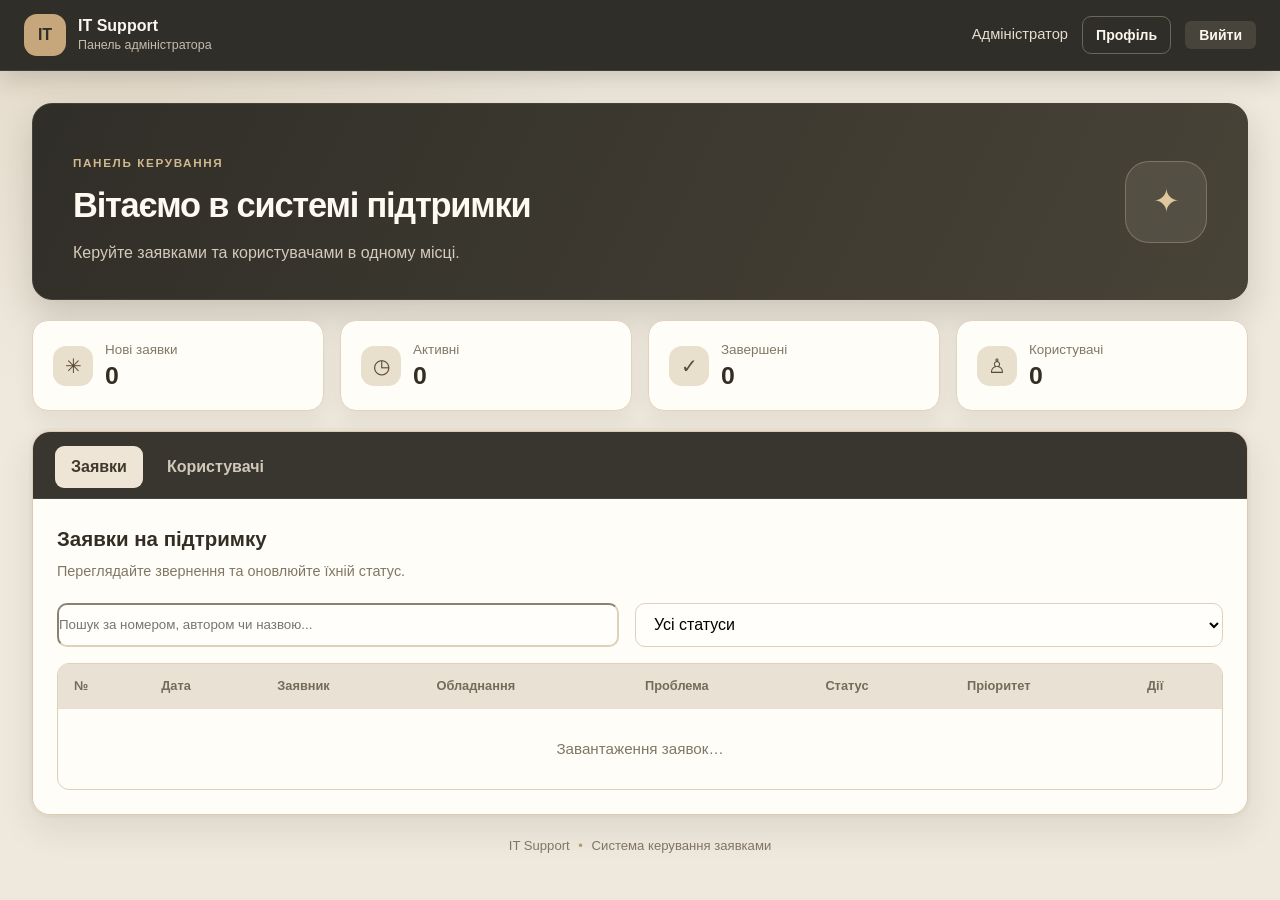
==== it-support/admin.html @ 86d9fa68 "Initial commit" ====
<!DOCTYPE html>
<html lang="uk">
<head>
    <meta charset="UTF-8">
    <meta name="viewport" content="width=device-width, initial-scale=1.0">
    <meta name="theme-color" content="#f5f0e6">
    <title>Панель адміністратора | IT Support</title>
    <link rel="stylesheet" href="../css/style.css">
</head>
<body class="admin-page">
    <header class="app-header">
        <a class="brand" href="admin.html" aria-label="IT Support — панель адміністратора">
            <span class="brand-mark">IT</span>
            <span><strong>IT Support</strong><small>Панель адміністратора</small></span>
        </a>
        <div class="user-info">
            <span id="admin-name">Адміністратор</span>
            <a class="profile-link" href="profile.html">Профіль</a>
            <button id="logout-btn" class="button-secondary" type="button">Вийти</button>
        </div>
    </header>

    <main class="admin-layout">
        <section class="admin-welcome">
            <div>
                <p class="eyebrow">ПАНЕЛЬ КЕРУВАННЯ</p>
                <h1>Вітаємо в системі підтримки</h1>
                <p>Керуйте заявками та користувачами в одному місці.</p>
            </div>
            <span class="welcome-icon" aria-hidden="true">✦</span>
        </section>

        <div id="admin-message" class="admin-message hidden" role="status" aria-live="polite"></div>

        <section class="stats admin-stats" aria-label="Статистика">
            <article class="stat-card"><span class="stat-icon">✳</span><span class="stat-label">Нові заявки</span><strong id="stat-new">0</strong></article>
            <article class="stat-card"><span class="stat-icon">◷</span><span class="stat-label">Активні</span><strong id="stat-active">0</strong></article>
            <article class="stat-card"><span class="stat-icon">✓</span><span class="stat-label">Завершені</span><strong id="stat-completed">0</strong></article>
            <article class="stat-card"><span class="stat-icon">♙</span><span class="stat-label">Користувачі</span><strong id="stat-users">0</strong></article>
        </section>

        <section class="admin-workspace">
            <nav class="admin-tabs" role="tablist" aria-label="Розділи панелі">
                <button class="admin-tab active" id="requests-tab" type="button" role="tab" aria-selected="true" aria-controls="requests-panel" data-admin-tab="requests">Заявки</button>
                <button class="admin-tab" id="users-tab" type="button" role="tab" aria-selected="false" aria-controls="users-panel" data-admin-tab="users">Користувачі</button>
            </nav>

            <section id="requests-panel" class="admin-panel" role="tabpanel" aria-labelledby="requests-tab">
                <div class="panel-heading">
                    <div><h2>Заявки на підтримку</h2><p>Переглядайте звернення та оновлюйте їхній статус.</p></div>
                </div>
                <div class="filters admin-filters">
                    <input type="search" id="admin-search" placeholder="Пошук за номером, автором чи назвою..." aria-label="Пошук заявок">
                    <select id="admin-filter-status" aria-label="Фільтр за статусом">
                        <option value="">Усі статуси</option>
                        <option value="new">Нова</option>
                        <option value="in_progress">У роботі</option>
                        <option value="waiting">Очікування</option>
                        <option value="completed">Завершена</option>
                        <option value="rejected">Відхилена</option>
                    </select>
                </div>
                <div class="table-wrap">
                    <table id="admin-requests-table">
                        <thead><tr><th>№</th><th>Дата</th><th>Заявник</th><th>Обладнання</th><th>Проблема</th><th>Статус</th><th>Пріоритет</th><th>Дії</th></tr></thead>
                        <tbody id="admin-requests-body"><tr><td class="table-empty" colspan="8">Завантаження заявок…</td></tr></tbody>
                    </table>
                </div>
            </section>

            <section id="users-panel" class="admin-panel hidden" role="tabpanel" aria-labelledby="users-tab">
                <div class="panel-heading">
                    <div><h2>Користувачі</h2><p>Переглядайте акаунти та керуйте ролями й доступом.</p></div>
                </div>
                <div class="filters admin-filters">
                    <input type="search" id="users-search" placeholder="Пошук за ім’ям, поштою або ID..." aria-label="Пошук користувачів">
                    <select id="users-filter-role" aria-label="Фільтр за роллю">
                        <option value="">Усі ролі</option>
                        <option value="user">Користувач</option>
                        <option value="manager">Менеджер</option>
                        <option value="admin">Адміністратор</option>
                    </select>
                </div>
                <div class="table-wrap">
                    <table id="admin-users-table">
                        <thead><tr><th>Ім’я</th><th>Електронна пошта</th><th>Дата створення профілю</th><th>Роль</th><th>Дії</th></tr></thead>
                        <tbody id="admin-users-body"><tr><td class="table-empty" colspan="5">Завантаження користувачів…</td></tr></tbody>
                    </table>
                </div>
            </section>
        </section>
        <footer class="admin-footer">IT Support <span>•</span> Система керування заявками</footer>
    </main>
    <script type="module" src="../js/admin.js"></script>
</body>
</html>
---- css/style.css ----
/* ==========================================
   1. СКИДАННЯ СТИЛІВ ТА ЗМІННІ (RESET & VARS)
   ========================================== */
:root {
    --primary-color: #786247;
    --primary-hover: #5f4b35;
    --bg-color: #f5f0e6;
    --card-bg: #fffdf8;
    --text-color: #342d24;
    --text-muted: #827765;
    --border-color: #e8dfd0;
    --shadow: 0 12px 32px rgba(79, 61, 38, 0.08);

    /* Статуси заявок */
    --status-new: #8a7354;
    --status-progress: #b17a35;
    --status-waiting: #81705f;
    --status-completed: #678064;
    --status-rejected: #a75e50;

    /* Пріоритети */
    --priority-low: #827765;
    --priority-medium: #637e7b;
    --priority-high: #b17a35;
    --priority-critical: #a75e50;
}

* {
    box-sizing: border-box;
    margin: 0;
    padding: 0;
    font-family: 'Segoe UI', Tahoma, Geneva, Verdana, sans-serif;
}

body {
    background-color: var(--bg-color);
    color: var(--text-color);
    line-height: 1.6;
    min-height: 100vh;
    display: flex;
    flex-direction: column;
}

/* ==========================================
   2. КОНТЕЙНЕРИ ТА ШАПКА (LAYOUT & HEADER)
   ========================================== */
.container {
    max-width: 800px;
    margin: 40px auto;
    padding: 24px;
    background-color: var(--card-bg);
    border-radius: 12px;
    scrollbar-color: #a79678 #eee8dd;
    scrollbar-width: thin;
    box-shadow: var(--shadow);
}

.container-fluid {
    max-width: 1200px;
    margin: 30px auto;
    padding: 24px;
    background-color: var(--card-bg);
    border-radius: 12px;
    box-shadow: var(--shadow);
}

header {
    background-color: #554633;
    color: #fffdf8;
    padding: 16px 32px;
    display: flex;
    justify-content: space-between;
    align-items: center;
    box-shadow: 0 2px 4px rgba(0, 0, 0, 0.1);
}

header h1 {
    font-size: 1.5rem;
    font-weight: 600;
}

.user-info {
    display: flex;
    align-items: center;
    gap: 16px;
}

/* ==========================================
   3. ЕЛЕМЕНТИ ФОРМ ТА КНОПКИ (FORMS & BUTTONS)
   ========================================== */
h2 {
    margin-bottom: 20px;
    color: var(--text-color);
    font-size: 1.5rem;
}

form {
    display: flex;
    flex-direction: column;
    gap: 16px;
}

label {
    font-weight: 600;
    font-size: 0.9rem;
    color: var(--text-color);
    margin-bottom: -8px;
}

input[type="text"],
input[type="email"],
input[type="password"],
input[type="tel"],
select,
textarea {
    width: 100%;
    padding: 10px 14px;
    border: 1px solid #e4dac9;
    border-radius: 6px;
    font-size: 1rem;
    background-color: #fff;
    transition: border-color 0.2s, box-shadow 0.2s;
}

input:focus,
select:focus,
textarea:focus {
    outline: none;
    border-color: var(--primary-color);
    box-shadow: 0 0 0 3px rgba(120, 98, 71, 0.16);
}

button, .btn {
    display: inline-block;
    padding: 10px 20px;
    background-color: var(--primary-color);
    color: #ffffff;
    border: none;
    border-radius: 6px;
    font-size: 1rem;
    font-weight: 600;
    cursor: pointer;
    text-decoration: none;
    text-align: center;
    transition: background-color 0.2s ease;
}

button:hover, .btn:hover {
    background-color: var(--primary-hover);
}

.btn-back {
    background-color: transparent;
    border: 1px solid #ffffff;
    color: #ffffff;
    padding: 8px 16px;
    border-radius: 6px;
    text-decoration: none;
    font-size: 0.9rem;
    transition: background-color 0.2s, color 0.2s;
}

.btn-back:hover {
    background-color: #ffffff;
    color: #1e293b;
}

#logout-btn {
    background-color: #a75e50;
    padding: 6px 14px;
    font-size: 0.875rem;
}

#logout-btn:hover {
    background-color: #8f4e42;
}

p {
    margin-top: 16px;
    color: var(--text-muted);
}

p a {
    color: var(--primary-color);
    text-decoration: none;
    font-weight: 600;
}

p a:hover {
    text-decoration: underline;
}

/* ==========================================
   4. СТАТИСТИКА ТА ФІЛЬТРИ (STATS & FILTERS)
   ========================================== */
.dashboard-controls {
    display: flex;
    justify-content: space-between;
    align-items: center;
    margin-bottom: 24px;
}

.stats {
    display: grid;
    grid-template-columns: repeat(auto-fit, minmax(180px, 1fr));
    gap: 16px;
    margin-bottom: 24px;
}

.stat-box {
    background-color: var(--bg-color);
    padding: 16px;
    border-radius: 8px;
    border: 1px solid #e2d8c7;
    font-weight: 600;
    color: var(--text-muted);
}

.stat-box span {
    display: block;
    font-size: 1.75rem;
    font-weight: 700;
    color: var(--primary-color);
    margin-top: 4px;
}

.filters {
    display: flex;
    gap: 16px;
    margin-bottom: 20px;
    flex-wrap: wrap;
}

.filters input,
.filters select {
    flex: 1;
    min-width: 200px;
}

/* ==========================================
   5. ТАБЛИЦІ ТА СТАТУСИ (TABLES & BADGES)
   ========================================== */
table {
    width: 100%;
    border-collapse: collapse;
    margin-top: 10px;
    text-align: left;
}

th, td {
    padding: 12px 16px;
    border-bottom: 1px solid var(--border-color);
    font-size: 0.95rem;
}

th {
    background-color: var(--bg-color);
    font-weight: 600;
    color: var(--text-muted);
}

tbody tr:hover {
    background-color: #f8f3e9;
}

/* Бейджі статусів */
.status-badge {
    display: inline-block;
    padding: 4px 10px;
    border-radius: 12px;
    font-size: 0.8rem;
    font-weight: 600;
    color: #ffffff;
    text-transform: capitalize;
}

.status-new { background-color: var(--status-new); }
.status-in_progress { background-color: var(--status-progress); }
.status-waiting { background-color: var(--status-waiting); }
.status-completed { background-color: var(--status-completed); }
.status-rejected { background-color: var(--status-rejected); }

/* Пріоритети */
.priority-badge {
    font-weight: 600;
    font-size: 0.85rem;
}
.priority-low { color: var(--priority-low); }
.priority-medium { color: var(--priority-medium); }
.priority-high { color: var(--priority-high); }
.priority-critical { color: var(--priority-critical); font-weight: 700; }

/* ==========================================
   6. ПОВІДОМЛЕННЯ ТА СТАН ЗАВАНТАЖЕННЯ
   ========================================== */
.message {
    margin-top: 10px;
    font-size: 0.9rem;
    font-weight: 600;
    text-align: center;
}

.hidden {
    display: none !important;
}

#loading-indicator {
    text-align: center;
    padding: 20px;
    color: var(--text-muted);
    font-style: italic;
}

/* ==========================================
   7. АДАПТИВНІСТЬ (RESPONSIVE DESIGN)
   ========================================== */
@media (max-width: 768px) {
    header {
        flex-direction: column;
        gap: 12px;
        align-items: flex-start;
    }
}

.auth-container {
    max-width: 500px;
    margin: 64px auto;
    padding: 40px;
    border: 1px solid var(--border-color);
    border-radius: 18px;
}

.auth-container h2 {
    font-size: 1.8rem;
    margin-bottom: 26px;
}

.auth-container input {
    min-height: 48px;
}

.auth-container button[type="submit"] {
    min-height: 48px;
    margin-top: 8px;
}

    .admin-page {
        background:
            radial-gradient(ellipse at 8% 0%, rgba(202, 183, 151, 0.3), transparent 32rem),
            #eee8dd;
        overflow-x: hidden;
    }

    .app-header {
        padding: 14px max(24px, calc((100% - 1320px) / 2));
        background: #302e28;
        color: #fbf7ef;
        border-bottom: 1px solid rgba(255, 255, 255, 0.08);
        box-shadow: 0 8px 24px rgba(45, 39, 29, 0.18);
    }

    .brand {
        display: flex;
        align-items: center;
        gap: 12px;
        color: inherit;
        text-decoration: none;
    }

    .brand > span:last-child {
        display: grid;
        line-height: 1.3;
    }

    .brand small {
        color: #c5bcae;
        font-size: 0.78rem;
    }

    .brand-mark {
        display: grid;
        width: 42px;
        height: 42px;
        place-items: center;
        border-radius: 13px;
        background: #c5a77b;
        color: #302e28;
        font-weight: 800;
    }

    .app-header .user-info {
        gap: 14px;
        color: #e6dece;
        font-size: 0.92rem;
    }

    .app-header #logout-btn {
        background: #47443b;
        color: #fbf7ef;
    }

    .app-header #logout-btn:hover {
        background: #5a554a;
    }

    .button-secondary {
        background: #eee7da;
        color: #554633;
    }

    button.button-secondary:hover {
        background: #e3d8c6;
    }

    .admin-layout {
        width: min(1320px, calc(100% - 64px));
        margin: 32px auto 24px;
    }

    .admin-welcome {
        display: flex;
        justify-content: space-between;
        align-items: center;
        min-height: 190px;
        padding: 34px 40px;
        border: 1px solid #454238;
        border-radius: 20px;
        background: linear-gradient(115deg, #302e28, #484337);
        box-shadow: 0 16px 34px rgba(48, 43, 34, 0.18);
    }

    .admin-welcome h1 {
        margin: 5px 0 7px;
        color: #fffaf1;
        font-size: clamp(1.55rem, 3vw, 2.15rem);
        letter-spacing: -0.035em;
    }

    .admin-welcome p:not(.eyebrow) {
        margin: 0;
        text-align: left;
        color: #d3cbbb;
    }

    .eyebrow {
        color: #d2b88d;
        font-size: 0.73rem;
        font-weight: 800;
        letter-spacing: 0.14em;
    }

    .welcome-icon {
        display: grid;
        width: 82px;
        height: 82px;
        place-items: center;
        border: 1px solid rgba(237, 222, 193, 0.26);
        border-radius: 24px;
        background: rgba(255, 250, 241, 0.08);
        color: #e0c89d;
        font-size: 2rem;
    }

    .admin-stats {
        grid-template-columns: repeat(4, minmax(0, 1fr));
        margin: 20px 0;
    }

    .stat-card {
        display: grid;
        grid-template-columns: 40px 1fr;
        align-items: center;
        column-gap: 12px;
        padding: 18px 20px;
        border: 1px solid #e1d3bc;
        border-radius: 16px;
        background: #fffdf8;
        box-shadow: 0 8px 20px rgba(79, 61, 38, 0.07), inset 0 1px rgba(255, 255, 255, 0.9);
        transition: border-color 180ms ease, box-shadow 180ms ease, transform 180ms ease;
    }

    .stat-card:hover {
        border-color: #cbb58f;
        box-shadow: 0 8px 22px rgba(79, 61, 38, 0.09), 0 0 0 3px rgba(197, 167, 123, 0.12);
        transform: translateY(-2px);
    }

    .stat-icon {
        display: grid;
        grid-row: span 2;
        width: 40px;
        height: 40px;
        place-items: center;
        border-radius: 13px;
        background: #e9dfcd;
        color: #5c4a34;
        font-size: 1.25rem;
    }

    .stat-label {
        color: var(--text-muted);
        font-size: 0.84rem;
    }

    .stat-card strong {
        color: var(--text-color);
        font-size: 1.55rem;
        line-height: 1.25;
    }

    .admin-workspace {
        overflow: hidden;
        border: 1px solid #d9cbb4;
        border-radius: 18px;
        background: #fffdf8;
        box-shadow: 0 14px 34px rgba(67, 55, 38, 0.1), 0 0 0 3px rgba(197, 167, 123, 0.08);
    }

    .admin-tabs {
        display: flex;
        gap: 8px;
        padding: 14px 22px 0;
        border-bottom: 1px solid #48453b;
        background: #38362f;
    }

    .admin-tab {
        margin-bottom: 10px;
        padding: 12px 16px;
        border: 0;
        border-radius: 9px;
        background: transparent;
        color: #d0c8b9;
    }

    .admin-tab:hover,
    .admin-tab.active {
        background: #eee5d6;
        color: #41392e;
    }

    .admin-tab:focus-visible,
    .app-header button:focus-visible,
    .admin-page a:focus-visible,
    .admin-page input:focus-visible,
    .admin-page select:focus-visible {
        outline: 3px solid #c5a77b;
        outline-offset: 3px;
    }

    .admin-page .admin-filters input,
    .admin-page .admin-filters select,
    .admin-page td select {
        border-color: #ded0b9;
        transition: border-color 160ms ease, box-shadow 160ms ease;
    }

    .admin-page .admin-filters input:hover,
    .admin-page .admin-filters select:hover,
    .admin-page td select:hover {
        border-color: #bda782;
        box-shadow: 0 0 0 2px rgba(189, 167, 130, 0.12);
    }

    .admin-page .admin-filters input:focus,
    .admin-page .admin-filters select:focus,
    .admin-page td select:focus {
        border-color: #9c8058;
        box-shadow: 0 0 0 3px rgba(189, 167, 130, 0.2);
    }

    .admin-panel {
        padding: 24px;
        background: #fffdf8;
    }

    .panel-heading {
        display: flex;
        justify-content: space-between;
        align-items: center;
        margin-bottom: 20px;
    }

    .panel-heading h2 {
        margin: 0 0 4px;
        font-size: 1.28rem;
    }

    .panel-heading p {
        margin: 0;
        text-align: left;
        font-size: 0.9rem;
    }

    .admin-filters {
        margin-bottom: 16px;
    }

    .admin-filters input,
    .admin-filters select {
        min-height: 44px;
        border-radius: 10px;
        background-color: #fffefa;
    }

    .table-wrap {
        overflow-x: auto;
        border: 1px solid #ded0b9;
        border-radius: 12px;
        box-shadow: inset 0 1px 3px rgba(79, 61, 38, 0.035);
    }

    .admin-page table {
        min-width: 850px;
        margin: 0;
    }

    .admin-page th {
        background: #e9e1d3;
        color: #766b5a;
        font-size: 0.8rem;
        white-space: nowrap;
    }

    .admin-page td {
        color: #51483a;
    }

    .admin-page tbody tr:nth-child(even) {
        background: #fcfaf5;
    }

    .admin-page tbody tr:hover {
        background: #f3eddf;
    }

    .admin-page td select {
        min-width: 140px;
        padding: 8px 10px;
        border-radius: 8px;
        background-color: #fffefa;
        font-size: 0.88rem;
    }

    .admin-page tr:last-child td {
        border-bottom: 0;
    }

    .table-empty {
        padding: 28px;
        color: var(--text-muted) !important;
        text-align: center;
    }

    .button-small {
        padding: 8px 12px;
        border-radius: 8px;
        font-size: 0.83rem;
        white-space: nowrap;
    }

    .button-danger {
        background: #a75e50;
    }

    button.button-danger:hover {
        background: #8f4e42;
    }

    .current-user-label {
        display: inline-block;
        margin-left: 6px;
        padding: 2px 7px;
        border-radius: 20px;
        background: #eee7da;
        color: #786247;
        font-size: 0.7rem;
        font-weight: 700;
    }

    .text-muted {
        color: var(--text-muted);
        font-size: 0.88rem;
    }

    .user-id {
        display: block;
        margin-top: 3px;
        color: var(--text-muted);
        font-size: 0.72rem;
        word-break: break-all;
    }

    .admin-message {
        margin: 14px 0;
        padding: 12px 16px;
        border: 1px solid var(--border-color);
        border-radius: 10px;
        background: var(--card-bg);
    }

    .message-error {
        border-color: #e5c4ba;
        background: #fbefeb;
        color: #8f4e42;
    }

    .message-success {
        border-color: #d6e0d1;
        background: #f0f4ed;
        color: #587052;
    }

    .admin-footer {
        padding: 20px;
        color: var(--text-muted);
        font-size: 0.82rem;
        text-align: center;
    }

    .admin-footer span {
        padding: 0 5px;
        color: #b39c77;
    }

    @media (max-width: 768px) {
        .auth-container {
            margin: 24px 16px;
            padding: 28px 22px;
        }

        .app-header {
            padding: 14px 20px;
            align-items: center;
        }

        .app-header .user-info {
            align-self: center;
        }

        .admin-layout {
            width: calc(100% - 28px);
            margin-top: 18px;
        }

        .admin-welcome {
            min-height: 150px;
            padding: 24px 22px;
        }

        .welcome-icon {
            width: 58px;
            height: 58px;
            border-radius: 18px;
        }

        .admin-stats {
            grid-template-columns: repeat(2, minmax(0, 1fr));
            gap: 10px;
        }

        .stat-card {
            padding: 14px;
        }

        .admin-panel {
            padding: 18px 14px;
        }

        .admin-tabs {
            padding-right: 14px;
            padding-left: 14px;
        }

        .app-header {
            flex-direction: row;
        }

        .app-header .user-info {
            align-items: center;
            flex-direction: row;
        }
    }

    @media (max-width: 420px) {
        .app-header {
            gap: 10px;
            padding: 12px;
        }

        .app-header .user-info {
            gap: 8px;
            font-size: 0.8rem;
        }

        .app-header #logout-btn {
            padding: 7px 10px;
        }

        .brand-mark {
            width: 36px;
            height: 36px;
        }

        .admin-welcome {
            padding: 20px 16px;
        }
    }

@media (max-width: 768px) {
    .container, .container-fluid {
        margin: 16px;
        padding: 16px;
    }

    .dashboard-controls {
        flex-direction: column;
        align-items: flex-start;
        gap: 12px;
    }

    .filters {
        flex-direction: column;
    }

    /* Адаптивна таблиця через скрол */
    table {
        display: block;
        overflow-x: auto;
        white-space: nowrap;
    }
}

.admin-page table {
    display: table;
    overflow: visible;
    white-space: normal;
}

@media (max-width: 768px) {
    .auth-container {
        width: calc(100% - 32px);
        max-width: 500px;
        margin: 24px auto;
        padding: 28px 22px;
    }

    .admin-layout {
        width: calc(100% - 36px);
        margin: 20px auto 16px;
    }

    .admin-welcome {
        min-height: 160px;
        padding: 24px;
        border-radius: 16px;
    }

    .admin-stats {
        gap: 12px;
        margin: 16px 0;
    }

    .stat-card {
        min-width: 0;
        grid-template-columns: 36px minmax(0, 1fr);
        column-gap: 9px;
        padding: 14px 12px;
        border-radius: 13px;
    }

    .stat-icon {
        width: 36px;
        height: 36px;
    }

    .stat-label {
        font-size: 0.76rem;
    }

    .stat-card strong {
        font-size: 1.35rem;
    }

    .admin-workspace {
        border-radius: 15px;
    }

    .admin-tabs {
        gap: 6px;
        padding: 10px 12px 0;
    }

    .admin-tab {
        min-height: 42px;
        margin-bottom: 8px;
        padding: 9px 13px;
    }

    .admin-panel {
        padding: 20px 16px;
    }

    .admin-filters {
        gap: 10px;
    }

    .admin-filters input,
    .admin-filters select {
        width: 100%;
        min-width: 0;
        min-height: 46px;
    }

    .table-wrap {
        margin: 0 -2px;
        border-radius: 10px;
        -webkit-overflow-scrolling: touch;
    }

    .admin-page table {
        min-width: 760px;
    }

    .admin-page th,
    .admin-page td {
        padding: 11px 12px;
    }
}

@media (max-width: 480px) {
    .app-header {
        gap: 8px;
        padding: 12px 16px;
    }

    .brand {
        gap: 9px;
    }

    .brand-mark {
        width: 36px;
        height: 36px;
        border-radius: 11px;
    }

    .brand small {
        font-size: 0.68rem;
    }

    .app-header .user-info {
        gap: 8px;
        font-size: 0.74rem;
    }

    .app-header #logout-btn {
        min-height: 40px;
        padding: 7px 10px;
        font-size: 0.8rem;
    }

    .admin-layout {
        width: calc(100% - 28px);
        margin-top: 16px;
    }

    .admin-welcome {
        min-height: 150px;
        padding: 21px 18px;
    }

    .admin-welcome h1 {
        max-width: 250px;
        font-size: 1.4rem;
    }

    .admin-welcome p:not(.eyebrow) {
        max-width: 260px;
        font-size: 0.88rem;
    }

    .welcome-icon {
        width: 44px;
        height: 44px;
        flex: 0 0 44px;
        border-radius: 14px;
        font-size: 1.25rem;
    }

    .admin-stats {
        gap: 9px;
    }

    .stat-card {
        grid-template-columns: 30px minmax(0, 1fr);
        column-gap: 8px;
        padding: 12px 10px;
    }

    .stat-icon {
        width: 30px;
        height: 30px;
        border-radius: 10px;
        font-size: 1rem;
    }

    .stat-label {
        font-size: 0.7rem;
        line-height: 1.3;
    }

    .stat-card strong {
        font-size: 1.2rem;
    }

    .panel-heading h2 {
        font-size: 1.12rem;
    }

    .panel-heading p {
        font-size: 0.82rem;
    }

    .admin-panel {
        padding: 18px 12px;
    }

    .admin-page table {
        min-width: 720px;
    }

    .admin-footer {
        padding: 16px 8px;
        font-size: 0.76rem;
    }
}

@keyframes admin-enter {
    from {
        opacity: 0;
        transform: translateY(10px);
    }

    to {
        opacity: 1;
        transform: translateY(0);
    }
}

.admin-welcome,
.admin-workspace {
    animation: admin-enter 480ms ease-out both;
}

.admin-stats .stat-card {
    animation: admin-enter 420ms ease-out both;
}

.admin-stats .stat-card:nth-child(2) {
    animation-delay: 60ms;
}

.admin-stats .stat-card:nth-child(3) {
    animation-delay: 120ms;
}

.admin-stats .stat-card:nth-child(4) {
    animation-delay: 180ms;
}

.admin-tab,
.admin-page button {
    transition: color 160ms ease, background-color 160ms ease, box-shadow 160ms ease, transform 160ms ease;
}

.admin-page button:hover:not(:disabled) {
    transform: translateY(-1px);
}

.admin-page button:active:not(:disabled) {
    transform: translateY(0);
}

.welcome-icon {
    transition: transform 220ms ease, background-color 220ms ease;
}

.admin-welcome:hover .welcome-icon {
    transform: rotate(8deg);
    background: rgba(255, 250, 241, 0.13);
}

@media (prefers-reduced-motion: reduce) {
    *,
    *::before,
    *::after {
        scroll-behavior: auto !important;
        animation-duration: 0.01ms !important;
        animation-iteration-count: 1 !important;
        transition-duration: 0.01ms !important;
    }
}

.user-info .profile-link {
    display: inline-flex;
    min-height: 38px;
    align-items: center;
    justify-content: center;
    padding: 7px 13px;
    border: 1px solid rgba(237, 222, 193, 0.32);
    border-radius: 9px;
    color: #fbf7ef;
    font-size: 0.88rem;
    font-weight: 600;
    text-decoration: none;
    transition: background-color 160ms ease, border-color 160ms ease, transform 160ms ease;
}

.user-info .profile-link:hover {
    transform: translateY(-1px);
    border-color: #c5a77b;
    background: rgba(255, 250, 241, 0.1);
}

.app-header .user-info .profile-link {
    color: #fbf7ef;
}

.profile-layout {
    width: min(1060px, calc(100% - 64px));
    margin: 26px auto 20px;
}

.profile-back-link {
    display: inline-block;
    margin: 0 0 14px 3px;
    color: #675943;
    font-size: 0.9rem;
    font-weight: 600;
    text-decoration: none;
    transition: color 160ms ease, transform 160ms ease;
}

.profile-back-link:hover {
    color: #302e28;
    transform: translateX(-2px);
}

.profile-hero {
    display: flex;
    align-items: center;
    gap: 20px;
    padding: 26px 30px;
    border: 1px solid #454238;
    border-radius: 18px;
    background: linear-gradient(115deg, #302e28, #484337);
    box-shadow: 0 14px 30px rgba(48, 43, 34, 0.16);
    color: #fffaf1;
    animation: admin-enter 420ms ease-out both;
}

.profile-avatar {
    display: grid;
    width: 66px;
    height: 66px;
    flex: 0 0 66px;
    place-items: center;
    border: 1px solid rgba(237, 222, 193, 0.35);
    border-radius: 20px;
    background: #c5a77b;
    color: #302e28;
    font-size: 1.7rem;
    font-weight: 800;
}

.profile-hero-copy {
    min-width: 0;
    flex: 1;
}

.profile-hero .eyebrow {
    margin: 0 0 3px;
}

.profile-hero h1 {
    overflow-wrap: anywhere;
    font-size: clamp(1.45rem, 3vw, 2rem);
    letter-spacing: -0.035em;
}

.profile-hero-copy > p:last-child {
    margin: 3px 0 0;
    color: #d3cbbb;
    font-size: 0.9rem;
    text-align: left;
}

.profile-role-pill {
    flex: 0 0 auto;
    padding: 7px 12px;
    border: 1px solid rgba(237, 222, 193, 0.25);
    border-radius: 999px;
    background: rgba(255, 250, 241, 0.09);
    color: #e8d6b7;
    font-size: 0.82rem;
    font-weight: 600;
}

.profile-grid {
    display: grid;
    grid-template-columns: repeat(2, minmax(0, 1fr));
    gap: 16px;
    margin-top: 16px;
}

.profile-card {
    min-width: 0;
    padding: 24px;
    border: 1px solid #e1d3bc;
    border-radius: 16px;
    background: #fffdf8;
    box-shadow: 0 8px 22px rgba(79, 61, 38, 0.06);
    animation: admin-enter 420ms ease-out both;
}

.profile-details-card {
    grid-row: span 2;
}

.profile-section-heading {
    display: flex;
    align-items: center;
    gap: 12px;
    margin-bottom: 20px;
}

.profile-section-icon {
    display: grid;
    width: 40px;
    height: 40px;
    flex: 0 0 40px;
    place-items: center;
    border-radius: 13px;
    background: #eee5d6;
    color: #705c3f;
    font-size: 1.3rem;
    font-weight: 700;
}

.profile-section-heading h2 {
    margin: 0 0 2px;
    font-size: 1.06rem;
}

.profile-section-heading p {
    margin: 0;
    color: var(--text-muted);
    font-size: 0.81rem;
    text-align: left;
}

.profile-details {
    display: grid;
    gap: 0;
    margin: 0;
}

.profile-details > div {
    display: flex;
    justify-content: space-between;
    gap: 16px;
    padding: 13px 0;
    border-bottom: 1px solid #eee7da;
}

.profile-details dt {
    color: var(--text-muted);
    font-size: 0.86rem;
}

.profile-details dd {
    max-width: 58%;
    margin: 0;
    color: #443b30;
    font-size: 0.88rem;
    font-weight: 600;
    text-align: right;
    overflow-wrap: anywhere;
}

.session-card {
    display: flex;
    align-items: center;
    gap: 11px;
    margin-top: 18px;
    padding: 14px;
    border: 1px solid #dcd7c2;
    border-radius: 12px;
    background: #f3f4e9;
}

.session-pulse {
    width: 10px;
    height: 10px;
    flex: 0 0 10px;
    border-radius: 50%;
    background: #758765;
    box-shadow: 0 0 0 4px rgba(117, 135, 101, 0.15);
}

.session-card > div {
    display: grid;
    gap: 2px;
}

.session-label {
    color: var(--text-muted);
    font-size: 0.76rem;
}

.session-card strong {
    color: #46533c;
    font-size: 0.97rem;
}

.profile-form {
    gap: 12px;
}

.profile-form label {
    margin: 0 0 -7px;
    font-size: 0.84rem;
}

.profile-form input {
    min-height: 44px;
    border-color: #ded0b9;
    border-radius: 9px;
    background: #fffefa;
}

.profile-form input:hover {
    border-color: #bda782;
}

.profile-form input:focus {
    border-color: #9c8058;
    box-shadow: 0 0 0 3px rgba(189, 167, 130, 0.2);
}

.profile-action-button {
    align-self: flex-start;
    min-height: 42px;
    margin-top: 3px;
    padding: 9px 16px;
    border-radius: 9px;
    background: #4a463c;
    font-size: 0.88rem;
}

.profile-action-button:hover:not(:disabled) {
    background: #302e28;
}

.profile-danger-card {
    border-color: #e4cfc5;
    background: #fffaf7;
}

.profile-danger-icon {
    background: #f3e3dc;
    color: #a75e50;
}

.profile-danger-card .profile-section-heading {
    margin-bottom: 12px;
}

.profile-delete-warning {
    margin: 0 0 14px;
    color: #795b50;
    font-size: 0.86rem;
    text-align: left;
}

.profile-delete-button {
    width: 100%;
    min-height: 43px;
    padding: 9px 14px;
    border: 1px solid #a75e50;
    border-radius: 9px;
    background: transparent;
    color: #954d42;
    font-size: 0.88rem;
}

.profile-delete-button:hover:not(:disabled) {
    background: #a75e50;
    color: #fffaf7;
}

.profile-layout .admin-footer {
    padding-top: 18px;
}

@media (max-width: 768px) {
    .profile-layout {
        width: calc(100% - 36px);
        margin-top: 18px;
    }

    .profile-grid {
        gap: 12px;
    }

    .profile-card {
        padding: 20px;
    }
}

@media (max-width: 560px) {
    .user-info .profile-link {
        min-height: 36px;
        padding: 6px 9px;
        font-size: 0.8rem;
    }

    .profile-layout {
        width: calc(100% - 28px);
        margin-top: 14px;
    }

    .profile-hero {
        flex-wrap: wrap;
        gap: 13px;
        padding: 20px 17px;
        border-radius: 15px;
    }

    .profile-avatar {
        width: 50px;
        height: 50px;
        flex-basis: 50px;
        border-radius: 15px;
        font-size: 1.35rem;
    }

    .profile-hero-copy {
        flex-basis: calc(100% - 68px);
    }

    .profile-hero-copy > p:last-child {
        font-size: 0.8rem;
    }

    .profile-role-pill {
        margin-left: 63px;
        padding: 5px 10px;
        font-size: 0.76rem;
    }

    .profile-grid {
        grid-template-columns: minmax(0, 1fr);
        gap: 11px;
        margin-top: 11px;
    }

    .profile-details-card {
        grid-row: auto;
    }

    .profile-card {
        padding: 18px 16px;
        border-radius: 14px;
    }

    .profile-section-heading {
        gap: 10px;
        margin-bottom: 15px;
    }

    .profile-section-icon {
        width: 36px;
        height: 36px;
        flex-basis: 36px;
        border-radius: 11px;
    }

    .profile-section-heading h2 {
        font-size: 0.98rem;
    }

    .profile-section-heading p {
        font-size: 0.75rem;
    }

    .profile-details > div {
        gap: 8px;
        padding: 11px 0;
    }

    .profile-details dt,
    .profile-details dd {
        font-size: 0.8rem;
    }

    .profile-details dd {
        max-width: 56%;
    }

    .profile-action-button,
    .profile-delete-button {
        width: 100%;
        min-height: 46px;
    }

    .profile-back-link {
        margin-bottom: 11px;
        font-size: 0.84rem;
    }
}
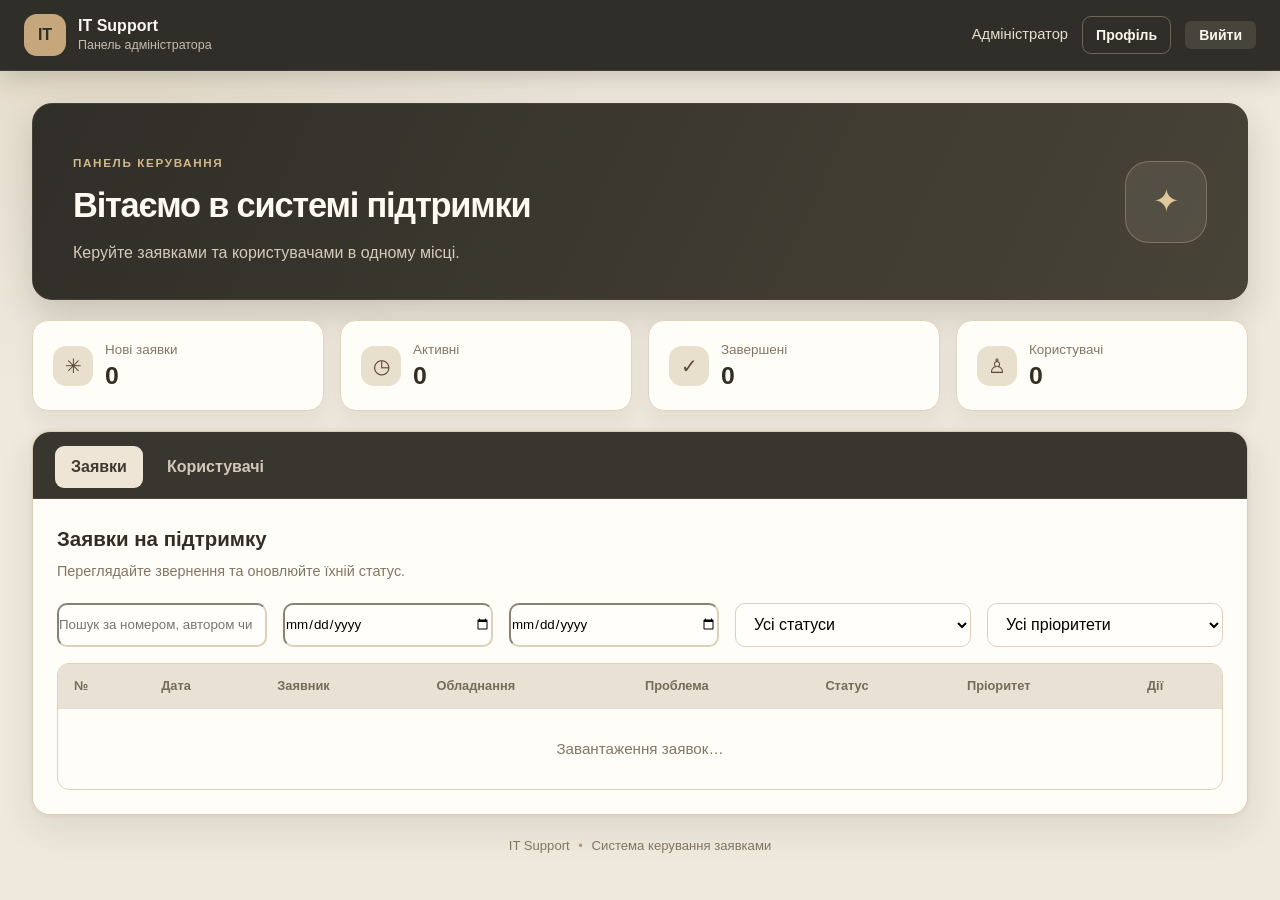
==== commit 8401922f: "firstcommit" ====
--- a/it-support/admin.html
+++ b/it-support/admin.html
@@ -51,6 +51,8 @@
                 </div>
                 <div class="filters admin-filters">
                     <input type="search" id="admin-search" placeholder="Пошук за номером, автором чи назвою..." aria-label="Пошук заявок">
+                    <input type="date" id="admin-filter-date-from" aria-label="Заявки з дати">
+                    <input type="date" id="admin-filter-date-to" aria-label="Заявки до дати">
                     <select id="admin-filter-status" aria-label="Фільтр за статусом">
                         <option value="">Усі статуси</option>
                         <option value="new">Нова</option>
@@ -58,6 +60,13 @@
                         <option value="waiting">Очікування</option>
                         <option value="completed">Завершена</option>
                         <option value="rejected">Відхилена</option>
+                    </select>
+                    <select id="admin-filter-priority" aria-label="Фільтр за пріоритетом">
+                        <option value="">Усі пріоритети</option>
+                        <option value="low">Низький</option>
+                        <option value="medium">Середній</option>
+                        <option value="high">Високий</option>
+                        <option value="critical">Критичний</option>
                     </select>
                 </div>
                 <div class="table-wrap">
@@ -91,6 +100,32 @@
         </section>
         <footer class="admin-footer">IT Support <span>•</span> Система керування заявками</footer>
     </main>
+    <dialog id="request-work-dialog" class="request-history-dialog" aria-labelledby="request-work-title">
+        <form id="request-work-form" class="request-work-form">
+            <div class="request-history-heading">
+                <div><p class="eyebrow">РОБОЧІ ДЕТАЛІ</p><h2 id="request-work-title">Заявка</h2></div>
+                <button id="request-work-close" class="button-secondary button-small" type="button">Закрити</button>
+            </div>
+            <label for="request-fault-cause">Причина несправності</label>
+            <textarea id="request-fault-cause" rows="3" maxlength="2000"></textarea>
+            <label for="request-resolution">Виконані роботи та спосіб усунення</label>
+            <textarea id="request-resolution" rows="4" maxlength="4000"></textarea>
+            <label for="request-work-description">Опис проблеми від заявника</label>
+            <textarea id="request-work-description" rows="3" readonly></textarea>
+            <label for="request-work-equipment">Обладнання, інвентарний номер і місце</label>
+            <input id="request-work-equipment" type="text" readonly>
+            <label for="request-work-contact">Контакт заявника</label>
+            <input id="request-work-contact" type="text" readonly>
+            <label for="request-due-at">Термін виконання</label>
+            <input id="request-due-at" type="datetime-local">
+            <label for="request-admin-comment">Коментар для заявника</label>
+            <textarea id="request-admin-comment" rows="3" maxlength="2000"></textarea>
+            <p id="request-work-message" class="notification-message hidden" role="status"></p>
+            <div class="request-work-actions">
+                <button id="request-work-save" type="submit">Зберегти деталі</button>
+            </div>
+        </form>
+    </dialog>
     <script type="module" src="../js/admin.js"></script>
 </body>
 </html>
--- a/css/style.css
+++ b/css/style.css
@@ -1518,4 +1518,298 @@
         margin-bottom: 11px;
         font-size: 0.84rem;
     }
+}
+
+.notification-widget {
+    position: relative;
+}
+
+.notification-button {
+    position: relative;
+    display: grid;
+    width: 40px;
+    height: 40px;
+    place-items: center;
+    padding: 8px;
+    border: 1px solid rgba(237, 222, 193, 0.32);
+    border-radius: 10px;
+    background: transparent;
+    color: #fbf7ef;
+}
+
+.notification-button:hover,
+.notification-button:focus-visible {
+    background: rgba(255, 250, 241, 0.12);
+}
+
+.notification-button svg {
+    width: 21px;
+    height: 21px;
+    fill: none;
+    stroke: currentColor;
+    stroke-linecap: round;
+    stroke-linejoin: round;
+    stroke-width: 1.8;
+}
+
+.notification-count {
+    position: absolute;
+    top: -5px;
+    right: -5px;
+    min-width: 19px;
+    height: 19px;
+    padding: 0 5px;
+    border: 2px solid #554633;
+    border-radius: 999px;
+    background: #b75b4b;
+    color: #fff;
+    font-size: 0.68rem;
+    font-weight: 700;
+    line-height: 15px;
+    text-align: center;
+}
+
+.notification-panel {
+    position: absolute;
+    z-index: 20;
+    top: calc(100% + 12px);
+    right: -120px;
+    width: min(390px, calc(100vw - 24px));
+    max-height: min(520px, calc(100vh - 100px));
+    overflow-y: auto;
+    padding: 16px;
+    border: 1px solid var(--border-color);
+    border-radius: 14px;
+    background: var(--card-bg);
+    box-shadow: 0 16px 38px rgba(40, 31, 20, 0.2);
+    color: var(--text-color);
+}
+
+.notification-panel-heading,
+.request-history-heading {
+    display: flex;
+    align-items: center;
+    justify-content: space-between;
+    gap: 12px;
+}
+
+.notification-panel-heading {
+    padding-bottom: 11px;
+    border-bottom: 1px solid var(--border-color);
+}
+
+.notification-panel-heading h2 {
+    margin: 0;
+    font-size: 1.05rem;
+}
+
+.notification-text-button {
+    padding: 5px 7px;
+    background: transparent;
+    color: var(--primary-color);
+    font-size: 0.76rem;
+}
+
+.notification-text-button:hover {
+    background: #f0e9dc;
+    color: var(--primary-hover);
+}
+
+.notification-list {
+    display: grid;
+    gap: 7px;
+    padding-top: 10px;
+}
+
+.notification-item {
+    display: grid;
+    width: 100%;
+    gap: 4px;
+    padding: 11px 12px;
+    border: 1px solid transparent;
+    border-radius: 9px;
+    background: #f7f3eb;
+    color: var(--text-color);
+    text-align: left;
+}
+
+.notification-item:hover {
+    border-color: #d7c6aa;
+    background: #f1e9db;
+}
+
+.notification-item strong {
+    font-size: 0.87rem;
+}
+
+.notification-item span {
+    font-size: 0.8rem;
+    font-weight: 400;
+    line-height: 1.4;
+}
+
+.notification-item time,
+.request-history-list time {
+    color: var(--text-muted);
+    font-size: 0.72rem;
+}
+
+.notification-unread {
+    border-left: 3px solid var(--primary-color);
+    background: #f2eadc;
+}
+
+.notification-empty,
+.notification-message {
+    margin: 10px 0 0;
+    color: var(--text-muted);
+    font-size: 0.83rem;
+    font-weight: 400;
+    text-align: left;
+}
+
+.notification-message:not(.hidden) {
+    color: #9c463d;
+}
+
+.request-history-dialog {
+    width: min(520px, calc(100% - 28px));
+    max-height: min(620px, calc(100vh - 32px));
+    margin: auto;
+    padding: 22px;
+    border: 1px solid var(--border-color);
+    border-radius: 16px;
+    background: var(--card-bg);
+    color: var(--text-color);
+    box-shadow: 0 20px 60px rgba(40, 31, 20, 0.25);
+}
+
+.request-history-dialog::backdrop {
+    background: rgba(36, 31, 24, 0.48);
+}
+
+.request-history-heading {
+    margin-bottom: 16px;
+}
+
+.request-history-heading .eyebrow {
+    margin: 0 0 3px;
+    font-size: 0.68rem;
+    letter-spacing: 0.1em;
+}
+
+.request-history-heading h2 {
+    margin: 0;
+    font-size: 1.2rem;
+}
+
+.request-history-list {
+    display: grid;
+    gap: 10px;
+    padding: 2px 0 0 22px;
+}
+
+.request-history-list li {
+    padding: 0 0 8px 4px;
+}
+
+.request-history-list strong,
+.request-history-list time {
+    display: block;
+}
+
+.request-history-list strong {
+    font-size: 0.9rem;
+}
+
+.request-highlight {
+    animation: request-highlight 1.8s ease-out;
+}
+
+@keyframes request-highlight {
+    0%, 45% { background-color: #f0dfb8; }
+    100% { background-color: transparent; }
+}
+
+@media (max-width: 560px) {
+    .notification-panel {
+        right: -105px;
+    }
+
+    .notification-panel-heading {
+        align-items: flex-start;
+    }
+
+    .notification-text-button {
+        max-width: 150px;
+        line-height: 1.3;
+    }
+
+    .request-history-dialog {
+        padding: 18px;
+    }
+}
+
+.manager-stats {
+    grid-template-columns: repeat(auto-fit, minmax(150px, 1fr));
+    margin: 18px 0 24px;
+}
+
+.manager-stats .stat-card {
+    grid-template-columns: 1fr;
+    gap: 4px;
+}
+
+.manager-stats .stat-card strong {
+    color: var(--primary-color);
+    font-size: 1.6rem;
+}
+
+#manager-export-report {
+    white-space: nowrap;
+}
+
+#manager-requests-table input[type="datetime-local"] {
+    min-width: 190px;
+    padding: 7px;
+    font-size: 0.82rem;
+}
+
+.deadline-overdue {
+    display: block;
+    margin-top: 3px;
+    color: #a1483c;
+    font-weight: 700;
+}
+
+.request-work-form {
+    gap: 10px;
+}
+
+.request-work-form label {
+    margin-top: 4px;
+}
+
+.request-work-form textarea[readonly],
+.request-work-form input[readonly] {
+    background: #f5f0e6;
+    color: #625846;
+}
+
+.request-work-actions {
+    display: flex;
+    justify-content: flex-end;
+    margin-top: 4px;
+}
+
+@media (max-width: 768px) {
+    .dashboard-controls {
+        align-items: flex-start;
+        flex-direction: column;
+        gap: 10px;
+    }
+
+    #manager-export-report {
+        width: 100%;
+    }
 }
